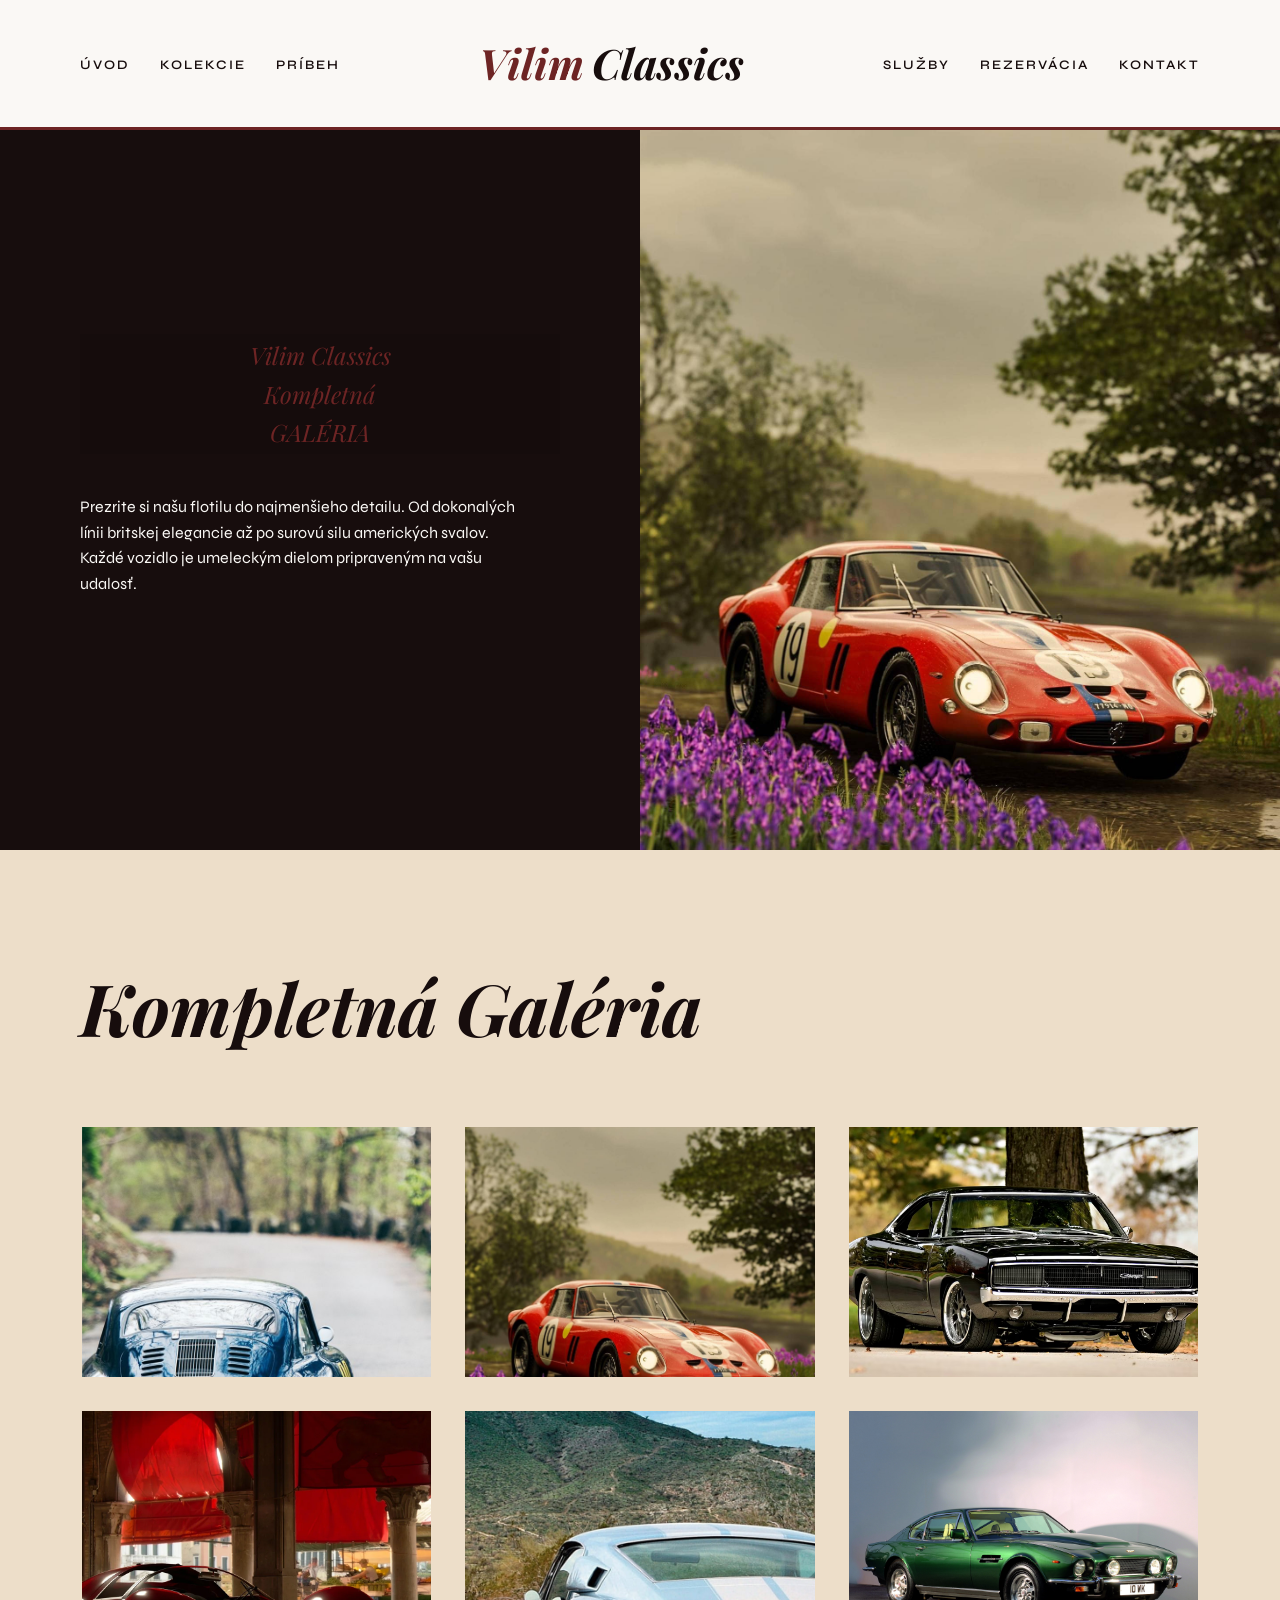
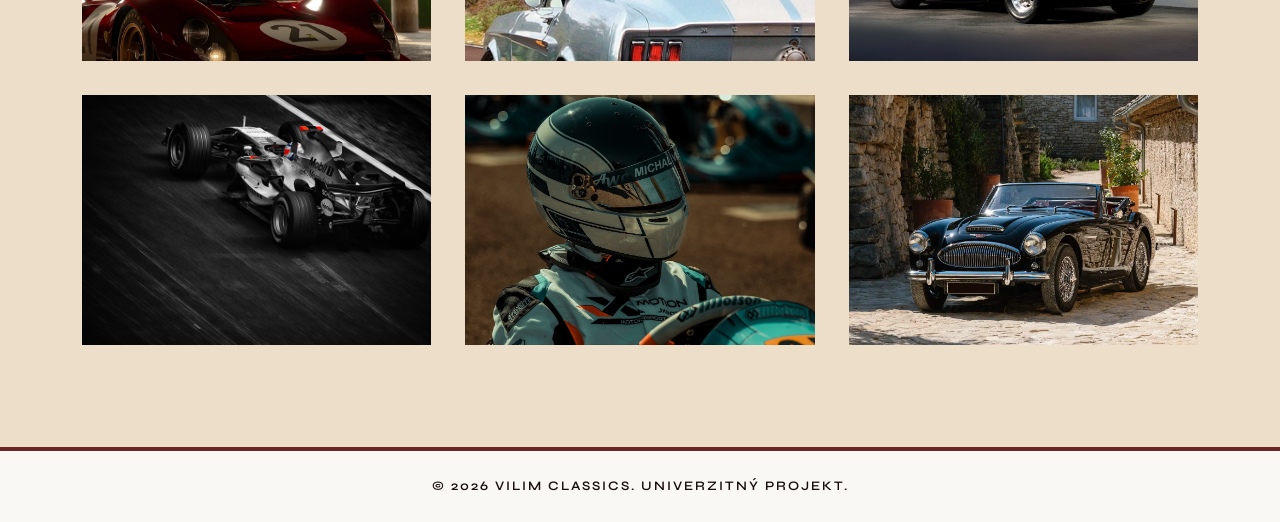
==== galeria.html @ c3f12330 "feature: Add universal gallery page and implement Fancybox JS library" ====
<!DOCTYPE html>
<html lang="sk">
<head>
    <meta charset="UTF-8">
    <meta name="viewport" content="width=device-width, initial-scale=1.0">
    <title>Vilim Classics | Galéria</title>
    <link rel="preconnect" href="https://fonts.googleapis.com">
    <link rel="preconnect" href="https://fonts.gstatic.com" crossorigin>
    <link href="https://fonts.googleapis.com/css2?family=Syne:wght@400..800&display=swap" rel="stylesheet">
    <link href="https://fonts.googleapis.com/css2?family=Playfair+Display:ital,wght@0,400..900;1,400..900&display=swap" rel="stylesheet">

    <link rel="stylesheet" href="https://cdn.jsdelivr.net/npm/@fancyapps/ui@5.0/dist/fancybox/fancybox.css" />

    <link rel="stylesheet" href="css/style.css">
</head>
<body>
<header class="main-header">
    <div class="container header-container">
        <nav class="main-nav nav-left">
            <ul>
                <li><a href="index.html">ÚVOD</a></li>
                <li><a href="kolekcie.html">KOLEKCIE</a></li>
                <li><a href="pribeh.html">PRÍBEH</a></li>
            </ul>
        </nav>
        <div class="logo">
            <span class="logo-vilim">Vilim</span> <span class="logo-classics">Classics</span>
        </div>
        <nav class="main-nav nav-right">
            <ul>
                <li><a href="sluzby.html">SLUŽBY</a></li>
                <li><a href="rezervacia.html">REZERVÁCIA</a></li>
                <li><a href="kontakt.html">KONTAKT</a></li>
            </ul>
        </nav>
    </div>
</header>

<main>
    <section class="split-section bg-dark text-light">
        <div class="split-half hero-text">
            <div class="hero-text-content">
                <div class="collection-logo-placeholder collection-logo-dark">
                    Vilim Classics<br>Kompletná<br>GALÉRIA
                </div>
                <p>Prezrite si našu flotilu do najmenšieho detailu. Od dokonalých línii britskej elegancie až po surovú silu amerických svalov. Každé vozidlo je umeleckým dielom pripraveným na vašu udalosť.</p>
            </div>
        </div>
        <div class="split-half hero-image img-hero-kolekcie"></div>
    </section>

    <section class="gallery-section bg-beige">
        <div class="container">
            <h2 class="section-title text-dark">Kompletná Galéria</h2>

            <div class="gallery-grid">
                <a href="images/1.png" data-fancybox="gallery" class="gallery-item">
                    <div class="gallery-img" style="background-image: url('images/1.png');"></div>
                </a>
                <a href="images/2.png" data-fancybox="gallery" class="gallery-item">
                    <div class="gallery-img" style="background-image: url('images/2.png');"></div>
                </a>
                <a href="images/3.png" data-fancybox="gallery" class="gallery-item">
                    <div class="gallery-img" style="background-image: url('images/3.png');"></div>
                </a>
                <a href="images/4.png" data-fancybox="gallery" class="gallery-item">
                    <div class="gallery-img" style="background-image: url('images/4.png');"></div>
                </a>
                <a href="images/5.png" data-fancybox="gallery" class="gallery-item">
                    <div class="gallery-img" style="background-image: url('images/5.png');"></div>
                </a>
                <a href="images/6.png" data-fancybox="gallery" class="gallery-item">
                    <div class="gallery-img" style="background-image: url('images/6.png');"></div>
                </a>
                <a href="images/7.png" data-fancybox="gallery" class="gallery-item">
                    <div class="gallery-img" style="background-image: url('images/7.png');"></div>
                </a>
                <a href="images/8.png" data-fancybox="gallery" class="gallery-item">
                    <div class="gallery-img" style="background-image: url('images/8.png');"></div>
                </a>
                <a href="images/10.png" data-fancybox="gallery" class="gallery-item">
                    <div class="gallery-img" style="background-image: url('images/10.png');"></div>
                </a>
            </div>
        </div>
    </section>
</main>

<footer class="main-footer">
    <div class="footer-bottom">
        <div class="container">
            <p>&copy; 2026 VILIM CLASSICS. UNIVERZITNÝ PROJEKT.</p>
        </div>
    </div>
</footer>

<script src="https://cdn.jsdelivr.net/npm/@fancyapps/ui@5.0/dist/fancybox/fancybox.umd.js"></script>
<script>
    Fancybox.bind('[data-fancybox="gallery"]', {
    });
</script>
</body>
</html>
---- css/style.css ----
* {
    margin: 0;
    padding: 0;
    box-sizing: border-box;
}

:root {
    --color-bg-light: #faf8f5;
    --color-bg-beige: #eddec9;
    --color-dark: #170d0d;
    --color-accent: #6d2424;
    --color-input: #dcc8b0;
    --font-primary: 'Syne';
    --font-secondary: 'Playfair Display';
}

body {
    font-family: var(--font-primary), sans-serif;
    background-color: var(--color-bg-light);
    color: var(--color-dark);
    line-height: 1.6;
}

.container {
    max-width: 1200px;
    margin: 0 auto;
    padding: 0 40px;
}

h1, h2, h3, h4, h5 {
    font-family: var(--font-secondary), serif;
    font-weight: 700;
}

.bg-light { background-color: var(--color-bg-light); }
.bg-dark { background-color: var(--color-dark); }
.bg-accent { background-color: var(--color-accent); }
.text-light { color: var(--color-bg-light); }
.text-dark { color: var(--color-dark); }

.btn {
    display: inline-block;
    padding: 16px 36px;
    text-decoration: none;
    font-weight: 600;
    text-transform: uppercase;
    border: none;
    cursor: pointer;
    font-family: var(--font-primary), sans-serif;
    letter-spacing: 1.5px;
    font-size: 13px;
}

.btn-outline-dark {
    background-color: transparent;
    color: var(--color-dark);
    border: 2px solid var(--color-dark);
}

.btn-dark-red {
    background-color: #5a1e1e;
    color: var(--color-bg-light);
}

.btn-black {
    background-color: var(--color-dark);
    color: var(--color-bg-light);
}

.main-header {
    background-color: var(--color-bg-light);
    padding: 30px 0;
    border-bottom: 3px solid var(--color-accent);
}

.header-container {
    display: flex;
    justify-content: space-between;
    align-items: center;
}

.logo {
    font-family: var(--font-secondary), serif;
    font-size: 42px;
    font-weight: 700;
    font-style: italic;
    display: flex;
    gap: 8px;
}

.logo-vilim { color: var(--color-accent); }
.logo-classics { color: var(--color-dark); }

.main-nav ul {
    list-style: none;
    display: flex;
    gap: 30px;
}

.main-nav a {
    text-decoration: none;
    color: var(--color-dark);
    font-size: 13px;
    font-weight: 600;
    letter-spacing: 2px;
}

.split-section {
    display: flex;
    min-height: 80vh;
    width: 100%;
}

.split-section.reverse {
    flex-direction: row-reverse;
}

.split-half {
    flex: 1;
    display: flex;
    flex-direction: column;
    justify-content: center;
}

.hero-text { align-items: flex-start; }
.split-section:not(.reverse) .hero-text { align-items: flex-end; }

.hero-text-content {
    max-width: 600px;
    width: 100%;
    padding: 60px 80px 60px 40px;
}

.split-section.reverse .hero-text-content {
    padding: 60px 40px 60px 80px;
}

.hero-text h1 {
    font-size: 96px;
    line-height: 0.95;
    font-style: italic;
    margin-bottom: 30px;
    letter-spacing: -2px;
}

.hero-text p {
    font-size: 16px;
    max-width: 450px;
    margin-bottom: 50px;
}

.hero-image {
    background-color: #ddd;
    background-size: cover;
    background-position: center;
}

.collection-detail-text { align-items: flex-end; }

.collection-detail-content {
    max-width: 600px;
    width: 100%;
    padding: 60px 80px 60px 40px;
}

.collection-detail-content p {
    font-size: 16px;
    max-width: 480px;
    margin-bottom: 50px;
}

.collection-logo-placeholder {
    height: 120px;
    background-color: rgba(0, 0, 0, 0.1);
    margin-bottom: 40px;
    display: flex;
    align-items: center;
    justify-content: center;
    font-family: var(--font-secondary), serif;
    font-style: italic;
    font-size: 24px;
    text-align: center;
}

.collection-logo-light { color: #4a7ab5; }
.collection-logo-accent { color: var(--color-bg-light); }
.collection-logo-dark { color: var(--color-accent); }

.collection-detail-image {
    background-color: #ccc;
    background-size: cover;
    background-position: center;
}

.collection-section {
    background-color: var(--color-dark);
    color: var(--color-bg-light);
    padding: 100px 0;
}

.collection-grid {
    display: grid;
    grid-template-columns: repeat(3, 1fr);
    gap: 20px;
    margin-bottom: 60px;
}

.collection-item {
    height: 220px;
    background-color: #444;
    background-size: cover;
    background-position: center;
}

.collection-footer {
    display: flex;
    justify-content: space-between;
    align-items: center;
    border-top: 1px solid #333;
    padding-top: 40px;
}

.collection-footer p {
    max-width: 600px;
    font-size: 16px;
}

.story-image {
    background-color: #bbb;
    background-size: cover;
    background-position: center;
}

.story-text {
    background-color: var(--color-accent);
    color: var(--color-bg-light);
    align-items: flex-start;
}

.story-text-content {
    max-width: 600px;
    width: 100%;
    padding: 60px 40px 60px 80px;
}

.story-text h2 {
    font-size: 72px;
    font-style: italic;
    line-height: 1;
    margin-bottom: 30px;
}

.story-text p {
    font-size: 16px;
    margin-bottom: 50px;
}

.services-section {
    background-color: var(--color-bg-light);
    padding: 120px 0;
}

.section-title {
    font-size: 72px;
    font-style: italic;
    margin-bottom: 60px;
    color: var(--color-dark);
}

.services-grid {
    display: grid;
    grid-template-columns: repeat(3, 1fr);
    gap: 20px;
}

.service-card {
    border: 1px solid var(--color-dark);
    display: flex;
    flex-direction: column;
}

.service-img {
    height: 250px;
    background-color: #ccc;
    background-size: cover;
    background-position: center;
}

.service-title-box {
    background-color: var(--color-bg-beige);
    padding: 30px 20px;
    text-align: center;
    flex-grow: 1;
    display: flex;
    align-items: center;
    justify-content: center;
}

.service-card h4 {
    font-family: var(--font-primary), sans-serif;
    font-size: 16px;
    font-weight: 600;
    letter-spacing: 1px;
}

.btn-group-center {
    display: flex;
    justify-content: center;
    gap: 30px;
    margin-top: 60px;
}

.main-footer { display: flex; flex-direction: column; }

.footer-top {
    background-color: var(--color-dark);
    color: var(--color-bg-light);
    padding: 100px 0;
}

.footer-title {
    text-align: center;
    font-size: 72px;
    margin-bottom: 60px;
    font-style: italic;
    color: var(--color-bg-light);
}

.footer-info {
    display: flex;
    justify-content: space-between;
    margin-bottom: 80px;
}

.info-block h5 {
    color: var(--color-bg-light);
    font-size: 24px;
    margin-bottom: 15px;
    font-style: italic;
}

.info-block p { font-size: 15px; }

.footer-form-wrapper {
    background-color: var(--color-bg-light);
    color: var(--color-dark);
    padding: 60px 80px;
    max-width: 900px;
    margin: 0 auto;
}

.footer-form-wrapper h3 {
    font-size: 48px;
    margin-bottom: 40px;
    font-style: italic;
}

.contact-form {
    display: flex;
    flex-direction: column;
    gap: 20px;
}

.form-row {
    display: flex;
    gap: 20px;
}

.form-row input { flex: 1; }

.contact-form input,
.contact-form textarea {
    padding: 20px;
    border: none;
    background-color: var(--color-input);
    font-family: var(--font-primary), sans-serif;
    font-size: 15px;
    color: var(--color-dark);
}

.contact-form input::placeholder,
.contact-form textarea::placeholder {
    color: rgba(23, 13, 13, 0.6);
}

.contact-form .btn-black {
    align-self: flex-start;
    padding: 16px 40px;
    margin-top: 10px;
}

.footer-bottom {
    background-color: var(--color-bg-light);
    padding: 25px 0;
    text-align: center;
    border-top: 4px solid var(--color-accent);
}

.footer-bottom p {
    font-size: 13px;
    font-weight: 600;
    letter-spacing: 2px;
    color: var(--color-dark);
}


.img-hero-index { background-image: url('../images/1.png'); }
.img-story-index { background-image: url('../images/8.png'); }
.img-service-placeholder { background-image: url('../images/3.png'); }

.img-hero-kolekcie { background-image: url('../images/2.png'); }
.img-col-american { background-image: url('../images/5.png'); }
.img-col-prancing { background-image: url('../images/4.png'); }
.img-col-f1 { background-image: url('../images/7.png'); }
.img-col-british { background-image: url('../images/6.png'); }


.bg-beige {
    background-color: var(--color-bg-beige);
}

.gallery-section {
    padding: 100px 0;
}

.gallery-grid {
    display: grid;
    grid-template-columns: repeat(3, 1fr);
    gap: 30px;
    margin-top: 40px;
}

.gallery-item {
    display: block;
    overflow: hidden;
    cursor: pointer;
    border: 2px solid transparent;
    transition: border-color 0.3s ease;
}

.gallery-item:hover {
    border-color: var(--color-accent);
}

.gallery-img {
    width: 100%;
    height: 250px;
    background-size: cover;
    background-position: center;
    transition: transform 0.5s ease;
}

.gallery-item:hover .gallery-img {
    transform: scale(1.05);
}
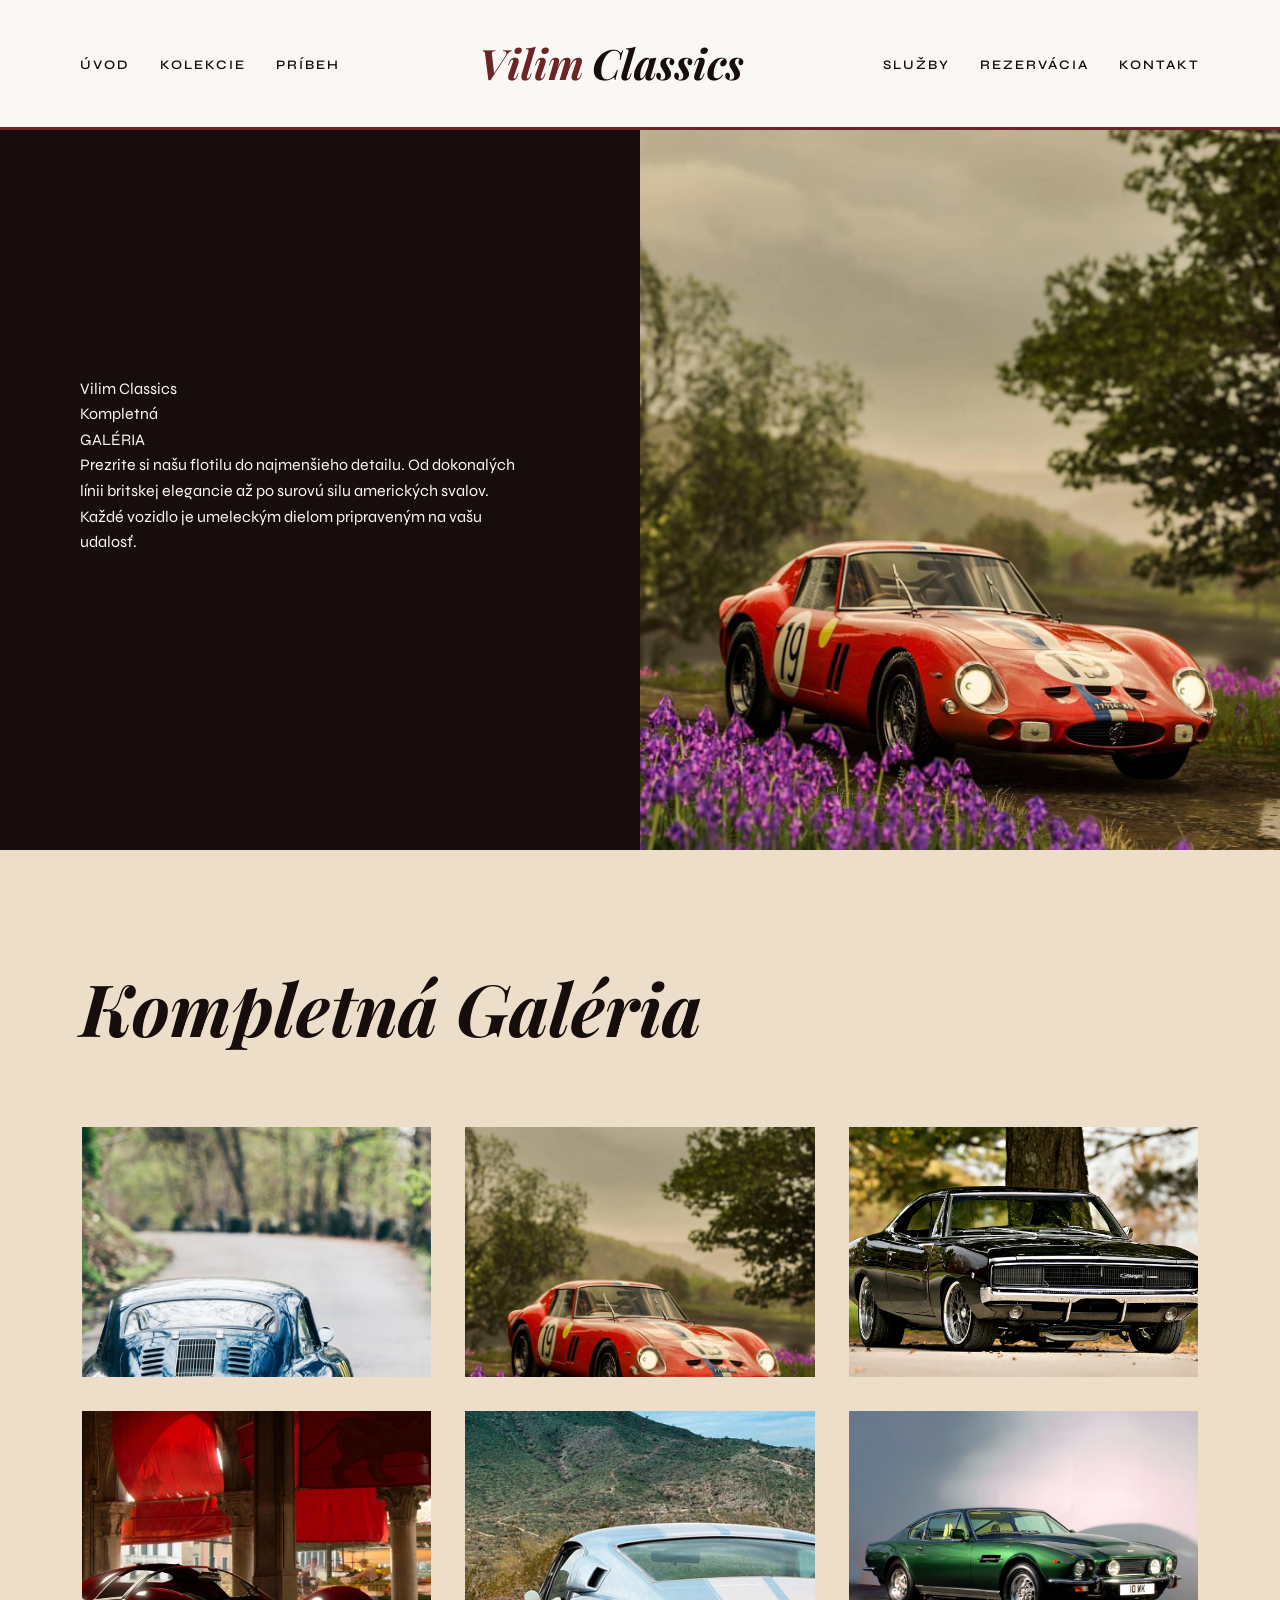
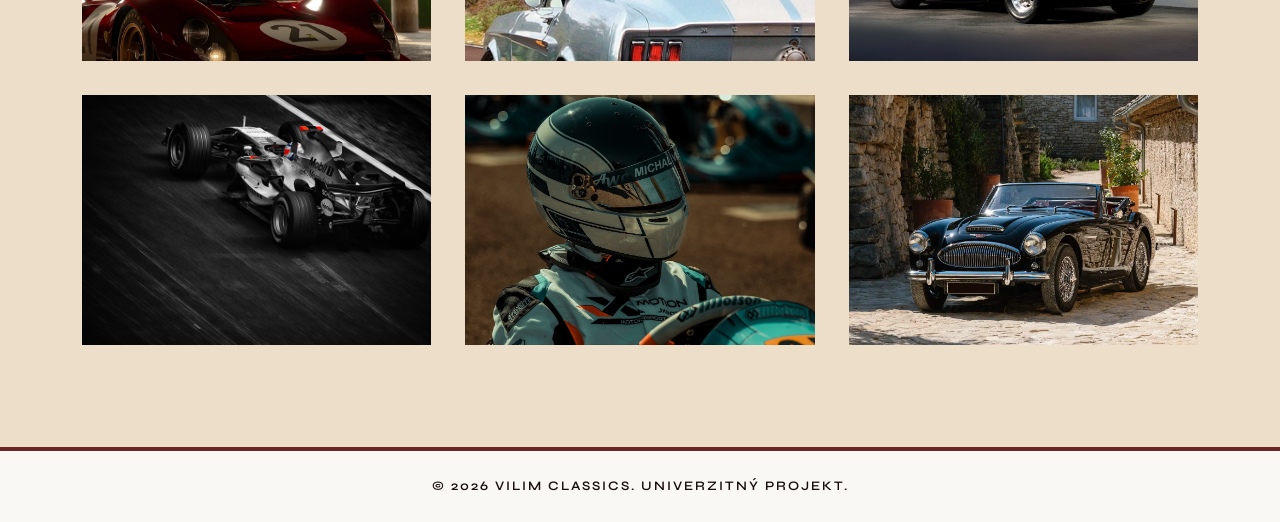
==== commit c2fda15c: "feature: Add custom favicon" ====
--- a/galeria.html
+++ b/galeria.html
@@ -12,6 +12,7 @@
     <link rel="stylesheet" href="https://cdn.jsdelivr.net/npm/@fancyapps/ui@5.0/dist/fancybox/fancybox.css" />
 
     <link rel="stylesheet" href="css/style.css">
+    <link rel="icon" type="image/png" href="images/vilim_classics_icon.png">
 </head>
 <body>
 <header class="main-header">
--- a/css/style.css
+++ b/css/style.css
@@ -32,11 +32,14 @@
     font-weight: 700;
 }
 
-.bg-light { background-color: var(--color-bg-light); }
-.bg-dark { background-color: var(--color-dark); }
-.bg-accent { background-color: var(--color-accent); }
-.text-light { color: var(--color-bg-light); }
-.text-dark { color: var(--color-dark); }
+.bg-light { background-color: var(--color-bg-light) !important; }
+.bg-dark { background-color: var(--color-dark) !important; }
+.bg-accent { background-color: var(--color-accent) !important; }
+.bg-beige { background-color: var(--color-bg-beige) !important; }
+.bg-dark-beige { background-color: var(--color-input) !important; }
+
+.text-light { color: var(--color-bg-light) !important; }
+.text-dark { color: var(--color-dark) !important; }
 
 .btn {
     display: inline-block;
@@ -169,23 +172,6 @@
     margin-bottom: 50px;
 }
 
-.collection-logo-placeholder {
-    height: 120px;
-    background-color: rgba(0, 0, 0, 0.1);
-    margin-bottom: 40px;
-    display: flex;
-    align-items: center;
-    justify-content: center;
-    font-family: var(--font-secondary), serif;
-    font-style: italic;
-    font-size: 24px;
-    text-align: center;
-}
-
-.collection-logo-light { color: #4a7ab5; }
-.collection-logo-accent { color: var(--color-bg-light); }
-.collection-logo-dark { color: var(--color-accent); }
-
 .collection-detail-image {
     background-color: #ccc;
     background-size: cover;
@@ -329,7 +315,8 @@
 .footer-info {
     display: flex;
     justify-content: space-between;
-    margin-bottom: 80px;
+    max-width: 900px;
+    margin: 0 auto 80px auto;
 }
 
 .info-block h5 {
@@ -406,13 +393,26 @@
 
 .img-hero-index { background-image: url('../images/1.png'); }
 .img-story-index { background-image: url('../images/8.png'); }
-.img-service-placeholder { background-image: url('../images/3.png'); }
+
+.img-service-1 { background-image: url('../images/prenajom_vozidla.png'); }
+.img-service-2 { background-image: url('../images/svadba.png'); }
+.img-service-3 { background-image: url('../images/film_foto.png'); }
+.img-service-4 { background-image: url('../images/zazitkove.png'); }
+.img-service-5 { background-image: url('../images/firemne_akcie.png'); }
+.img-service-6 { background-image: url('../images/darcekove.png'); }
 
 .img-hero-kolekcie { background-image: url('../images/2.png'); }
 .img-col-american { background-image: url('../images/5.png'); }
 .img-col-prancing { background-image: url('../images/4.png'); }
 .img-col-f1 { background-image: url('../images/7.png'); }
 .img-col-british { background-image: url('../images/6.png'); }
+
+.img-grid-1 { background-image: url('../images/mclaren-f1.png'); }
+.img-grid-2 { background-image: url('../images/senna.png'); }
+.img-grid-3 { background-image: url('../images/kimi.png'); }
+.img-grid-4 { background-image: url('../images/bugatti.png'); }
+.img-grid-5 { background-image: url('../images/lancia-stratos.png'); }
+.img-grid-6 { background-image: url('../images/mercedes_300sl.png'); }
 
 
 .bg-beige {
@@ -452,4 +452,332 @@
 
 .gallery-item:hover .gallery-img {
     transform: scale(1.05);
+}
+
+
+/* =========================================
+   Rezervácia
+   ========================================= */
+/* Hero sekcia: Text biely na fotke zarovnaný doľava */
+.reservation-hero {
+    min-height: 60vh;
+    display: flex;
+    align-items: center;
+    text-align: left;
+    background-size: cover;
+    background-position: center 25%; /* Posunie fotku tak, aby tváre boli nižšie pod textom */
+    position: relative;
+}
+
+/* Gradient vrstva pre lepšiu čitateľnosť bieleho textu na fotke */
+.reservation-hero::before {
+    content: '';
+    position: absolute;
+    top: 0; left: 0; right: 0; bottom: 0;
+    background: linear-gradient(to right, rgba(0,0,0,0.6) 0%, rgba(0,0,0,0.1) 100%);
+    z-index: 1;
+}
+
+.reservation-hero .container {
+    position: relative;
+    z-index: 2;
+    width: 100%;
+}
+
+.reservation-hero-text {
+    max-width: 600px;
+    margin: 0;
+}
+
+.reservation-hero-text h1 {
+    font-size: 84px;
+    font-style: italic;
+    color: var(--color-bg-light) !important;
+    margin-bottom: 20px;
+    line-height: 1;
+    text-shadow: 2px 2px 10px rgba(0,0,0,0.5); /* Pridá tieň pre lepšiu čitateľnosť */
+}
+
+.reservation-hero-text p {
+    font-size: 18px;
+    color: var(--color-bg-light) !important;
+    text-shadow: 1px 1px 5px rgba(0,0,0,0.5);
+}
+
+/* Zabezpečí, že formulár nie je nalepený na fotku */
+.reservation-form-section {
+    padding: 100px 0 120px 0;
+}
+
+.reservation-form-container {
+    max-width: 900px;
+    margin: 0 auto;
+}
+
+.reservation-form-container h2 {
+    font-size: 56px;
+    font-style: italic;
+    color: var(--color-dark);
+    margin-bottom: 20px;
+    line-height: 1.1;
+}
+
+.reservation-form-container .subtitle {
+    font-size: 16px;
+    margin-bottom: 60px;
+    max-width: 700px;
+}
+
+.full-reservation-form {
+    display: flex;
+    flex-direction: column;
+    gap: 30px;
+}
+
+.form-group-full {
+    display: flex;
+    flex-direction: column;
+}
+
+.form-group-half {
+    display: flex;
+    flex-direction: column;
+    flex: 1;
+}
+
+.full-reservation-form label {
+    font-size: 15px;
+    font-weight: 700;
+    margin-bottom: 10px;
+    color: var(--color-dark);
+}
+
+.full-reservation-form input[type="text"],
+.full-reservation-form input[type="email"],
+.full-reservation-form input[type="tel"],
+.full-reservation-form input[type="date"],
+.full-reservation-form select,
+.full-reservation-form textarea {
+    padding: 18px 20px;
+    border: none;
+    background-color: var(--color-input);
+    font-family: var(--font-primary), sans-serif;
+    font-size: 15px;
+    color: var(--color-dark);
+    width: 100%;
+}
+
+.full-reservation-form input:focus,
+.full-reservation-form select:focus,
+.full-reservation-form textarea:focus {
+    outline: 2px solid var(--color-dark);
+}
+
+.radio-group,
+.checkbox-group {
+    display: flex;
+    gap: 30px;
+    flex-wrap: wrap;
+    margin-top: 5px;
+}
+
+.radio-label,
+.checkbox-label {
+    display: flex;
+    align-items: center;
+    cursor: pointer;
+    font-weight: 600 !important;
+    font-size: 15px !important;
+    position: relative;
+    padding-left: 35px;
+    margin-bottom: 0 !important;
+}
+
+.radio-label input,
+.checkbox-label input {
+    position: absolute;
+    opacity: 0;
+    cursor: pointer;
+}
+
+/* Vlastné začiarkavacie políčka, ktoré lícujú s textom */
+.radio-custom,
+.checkbox-custom {
+    position: absolute;
+    top: 50%;
+    left: 0;
+    transform: translateY(-50%);
+    height: 22px;
+    width: 22px;
+    background-color: var(--color-bg-light);
+    border: 2px solid var(--color-dark);
+}
+
+.radio-custom {
+    border-radius: 50%;
+}
+
+.radio-label input:checked ~ .radio-custom,
+.checkbox-label input:checked ~ .checkbox-custom {
+    background-color: var(--color-dark);
+}
+
+.radio-custom:after,
+.checkbox-custom:after {
+    content: "";
+    position: absolute;
+    display: none;
+}
+
+.radio-label input:checked ~ .radio-custom:after,
+.checkbox-label input:checked ~ .checkbox-custom:after {
+    display: block;
+}
+
+.radio-label .radio-custom:after {
+    top: 5px;
+    left: 5px;
+    width: 8px;
+    height: 8px;
+    border-radius: 50%;
+    background: var(--color-bg-light);
+}
+
+.checkbox-label .checkbox-custom:after {
+    left: 6px;
+    top: 2px;
+    width: 5px;
+    height: 10px;
+    border: solid var(--color-bg-light);
+    border-width: 0 2px 2px 0;
+    transform: rotate(45deg);
+}
+
+.terms-group {
+    margin-top: 10px;
+}
+
+.btn-large {
+    align-self: flex-start;
+    padding: 20px 50px;
+    margin-top: 20px;
+}
+
+.error-msg {
+    color: #b84040;
+    font-size: 13px;
+    font-weight: 700;
+    margin-top: 8px;
+    display: none;
+}
+
+.success-message {
+    background-color: #4a7ab5;
+    color: var(--color-bg-light);
+    padding: 20px;
+    font-weight: 700;
+    text-align: center;
+    display: none;
+}
+
+.hero-full-image {
+    width: 100%;
+    height: 70vh;
+    background-size: cover;
+    background-position: center;
+}
+
+.img-hero-kontakt {
+    background-image: url('../images/14.png');
+}
+
+
+.bg-dark-beige {
+    background-color: var(--color-input);
+}
+
+.img-hero-sluzby { background-image: url('../images/10.png'); }
+.img-srv-1 { background-image: url('../images/11.png'); }
+.img-srv-2 { background-image: url('../images/12.png'); }
+.img-srv-3 { background-image: url('../images/13.png'); }
+.img-srv-4 { background-image: url('../images/9.JPG'); }
+.img-hero-rezervacia { background-image: url('../images/13.png'); }
+
+
+.story-content-section {
+    padding: 120px 0;
+}
+
+.story-content-wrapper {
+    max-width: 900px;
+    margin: 0 auto;
+}
+
+.story-content-wrapper h2 {
+    font-size: 56px;
+    font-style: italic;
+    margin-bottom: 40px;
+    line-height: 1.1;
+}
+
+.story-content-wrapper p {
+    font-size: 16px;
+    margin-bottom: 25px;
+    line-height: 1.8;
+}
+
+.img-story-hero {
+    background-image: url('../images/15.JPG');
+    background-position: center;
+}
+
+.img-story-bottom {
+    background-image: url('../images/9.JPG');
+    background-position: center 15% !important; /* viem ze nemame pouzivat !important ale uz som nervozny pardon */
+}
+
+
+.data-table {
+    width: 100%;
+    border-collapse: collapse;
+    margin-top: 20px;
+    background-color: var(--color-bg-light);
+    border: 1px solid var(--color-dark);
+}
+
+.data-table th,
+.data-table td {
+    padding: 15px 20px;
+    text-align: left;
+    border-bottom: 1px solid var(--color-input);
+}
+
+.data-table th {
+    background-color: var(--color-dark);
+    color: var(--color-bg-light);
+    font-family: var(--font-primary), sans-serif;
+    font-weight: 700;
+    text-transform: uppercase;
+    font-size: 14px;
+    letter-spacing: 1px;
+}
+
+.data-table tr:hover {
+    background-color: var(--color-input);
+}
+
+.collection-title-image-center {
+    display: block;
+    margin: 0 auto 60px auto;
+    width: 100%;
+    max-width: 650px;
+    height: auto;
+}
+
+.collection-title-image-left {
+    display: block;
+    margin: 0 0 40px 0;
+    width: 100%;
+    max-width: 500px;
+    height: auto;
 }
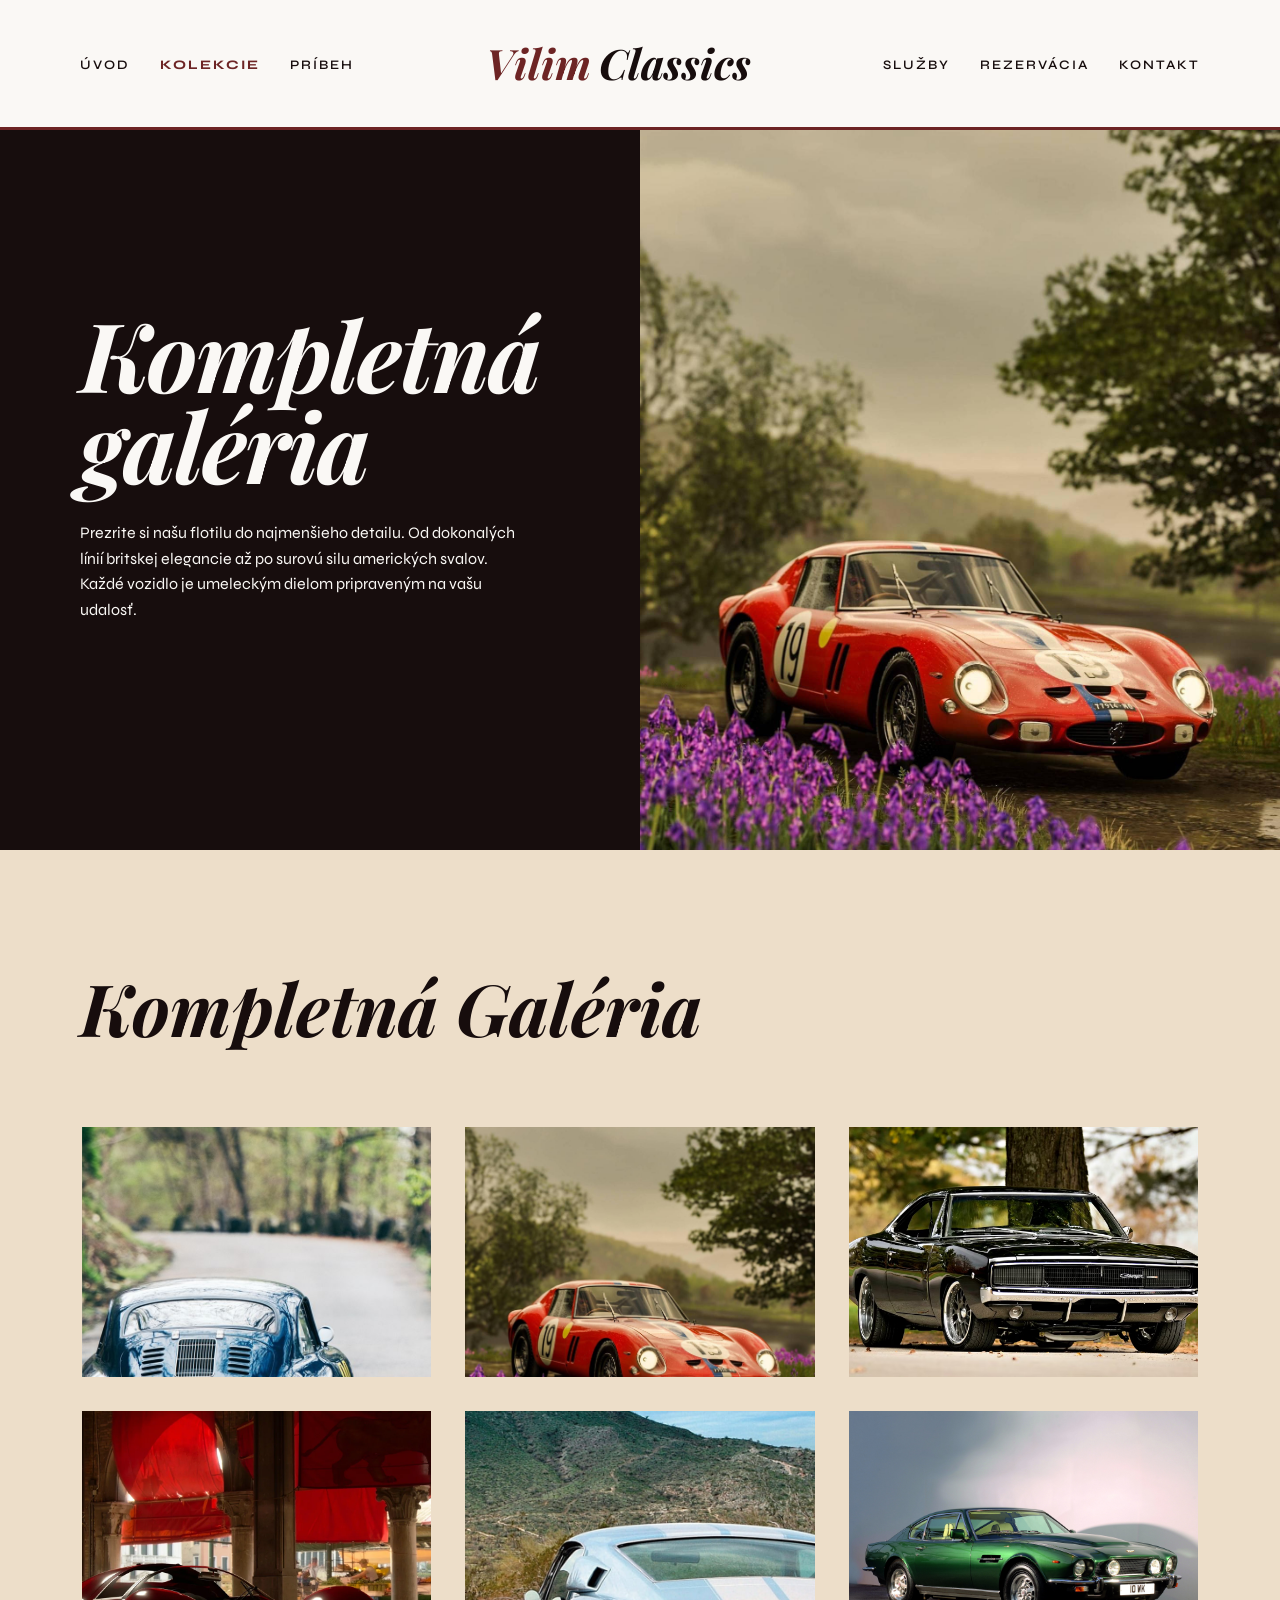
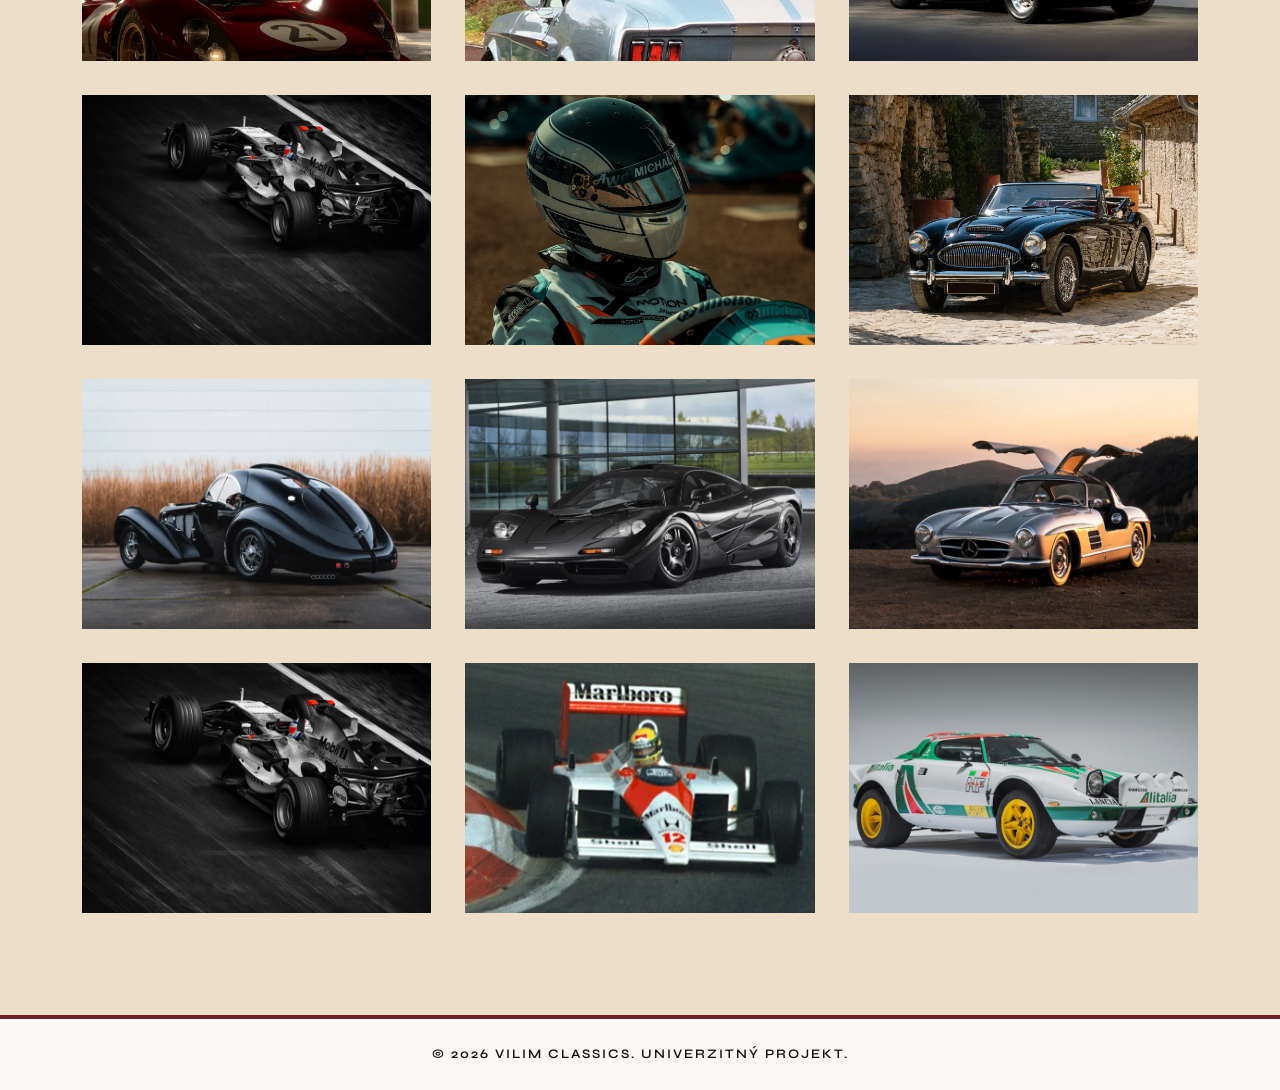
==== commit a4f0f5c8: "feature: Refactor gallery hero section layout and expand image grid with more vehicles" ====
--- a/galeria.html
+++ b/galeria.html
@@ -8,9 +8,7 @@
     <link rel="preconnect" href="https://fonts.gstatic.com" crossorigin>
     <link href="https://fonts.googleapis.com/css2?family=Syne:wght@400..800&display=swap" rel="stylesheet">
     <link href="https://fonts.googleapis.com/css2?family=Playfair+Display:ital,wght@0,400..900;1,400..900&display=swap" rel="stylesheet">
-
     <link rel="stylesheet" href="https://cdn.jsdelivr.net/npm/@fancyapps/ui@5.0/dist/fancybox/fancybox.css" />
-
     <link rel="stylesheet" href="css/style.css">
     <link rel="icon" type="image/png" href="images/vilim_classics_icon.png">
 </head>
@@ -20,7 +18,7 @@
         <nav class="main-nav nav-left">
             <ul>
                 <li><a href="index.html">ÚVOD</a></li>
-                <li><a href="kolekcie.html">KOLEKCIE</a></li>
+                <li><a href="kolekcie.html" class="active">KOLEKCIE</a></li>
                 <li><a href="pribeh.html">PRÍBEH</a></li>
             </ul>
         </nav>
@@ -41,10 +39,8 @@
     <section class="split-section bg-dark text-light">
         <div class="split-half hero-text">
             <div class="hero-text-content">
-                <div class="collection-logo-placeholder collection-logo-dark">
-                    Vilim Classics<br>Kompletná<br>GALÉRIA
-                </div>
-                <p>Prezrite si našu flotilu do najmenšieho detailu. Od dokonalých línii britskej elegancie až po surovú silu amerických svalov. Každé vozidlo je umeleckým dielom pripraveným na vašu udalosť.</p>
+                <h1>Kompletná<br>galéria</h1>
+                <p>Prezrite si našu flotilu do najmenšieho detailu. Od dokonalých línií britskej elegancie až po surovú silu amerických svalov. Každé vozidlo je umeleckým dielom pripraveným na vašu udalosť.</p>
             </div>
         </div>
         <div class="split-half hero-image img-hero-kolekcie"></div>
@@ -82,6 +78,24 @@
                 <a href="images/10.png" data-fancybox="gallery" class="gallery-item">
                     <div class="gallery-img" style="background-image: url('images/10.png');"></div>
                 </a>
+                <a href="images/bugatti.png" data-fancybox="gallery" class="gallery-item">
+                    <div class="gallery-img" style="background-image: url('images/bugatti.png');"></div>
+                </a>
+                <a href="images/mclaren-f1.png" data-fancybox="gallery" class="gallery-item">
+                    <div class="gallery-img" style="background-image: url('images/mclaren-f1.png');"></div>
+                </a>
+                <a href="images/mercedes_300sl.png" data-fancybox="gallery" class="gallery-item">
+                    <div class="gallery-img" style="background-image: url('images/mercedes_300sl.png');"></div>
+                </a>
+                <a href="images/kimi.png" data-fancybox="gallery" class="gallery-item">
+                    <div class="gallery-img" style="background-image: url('images/kimi.png');"></div>
+                </a>
+                <a href="images/senna.png" data-fancybox="gallery" class="gallery-item">
+                    <div class="gallery-img" style="background-image: url('images/senna.png');"></div>
+                </a>
+                <a href="images/lancia-stratos.png" data-fancybox="gallery" class="gallery-item">
+                    <div class="gallery-img" style="background-image: url('images/lancia-stratos.png');"></div>
+                </a>
             </div>
         </div>
     </section>
--- a/css/style.css
+++ b/css/style.css
@@ -780,4 +780,33 @@
     width: 100%;
     max-width: 500px;
     height: auto;
+}
+
+.btn,
+.main-nav a,
+.service-card,
+.collection-item,
+.contact-form button {
+    transition: all 0.3s ease-in-out;
+}
+
+.main-nav a.active {
+    color: var(--color-accent) !important;
+    font-weight: 720;
+}
+
+.btn:hover {
+    transform: translateY(-3px);
+    box-shadow: 0 5px 15px rgba(0,0,0,0.2);
+    filter: brightness(1.1);
+}
+
+.service-card:hover {
+    transform: translateY(-10px);
+    box-shadow: 0 15px 30px rgba(0,0,0,0.1);
+}
+
+.collection-item:hover, .gallery-item:hover {
+    transform: scale(1.03);
+    cursor: pointer;
 }
